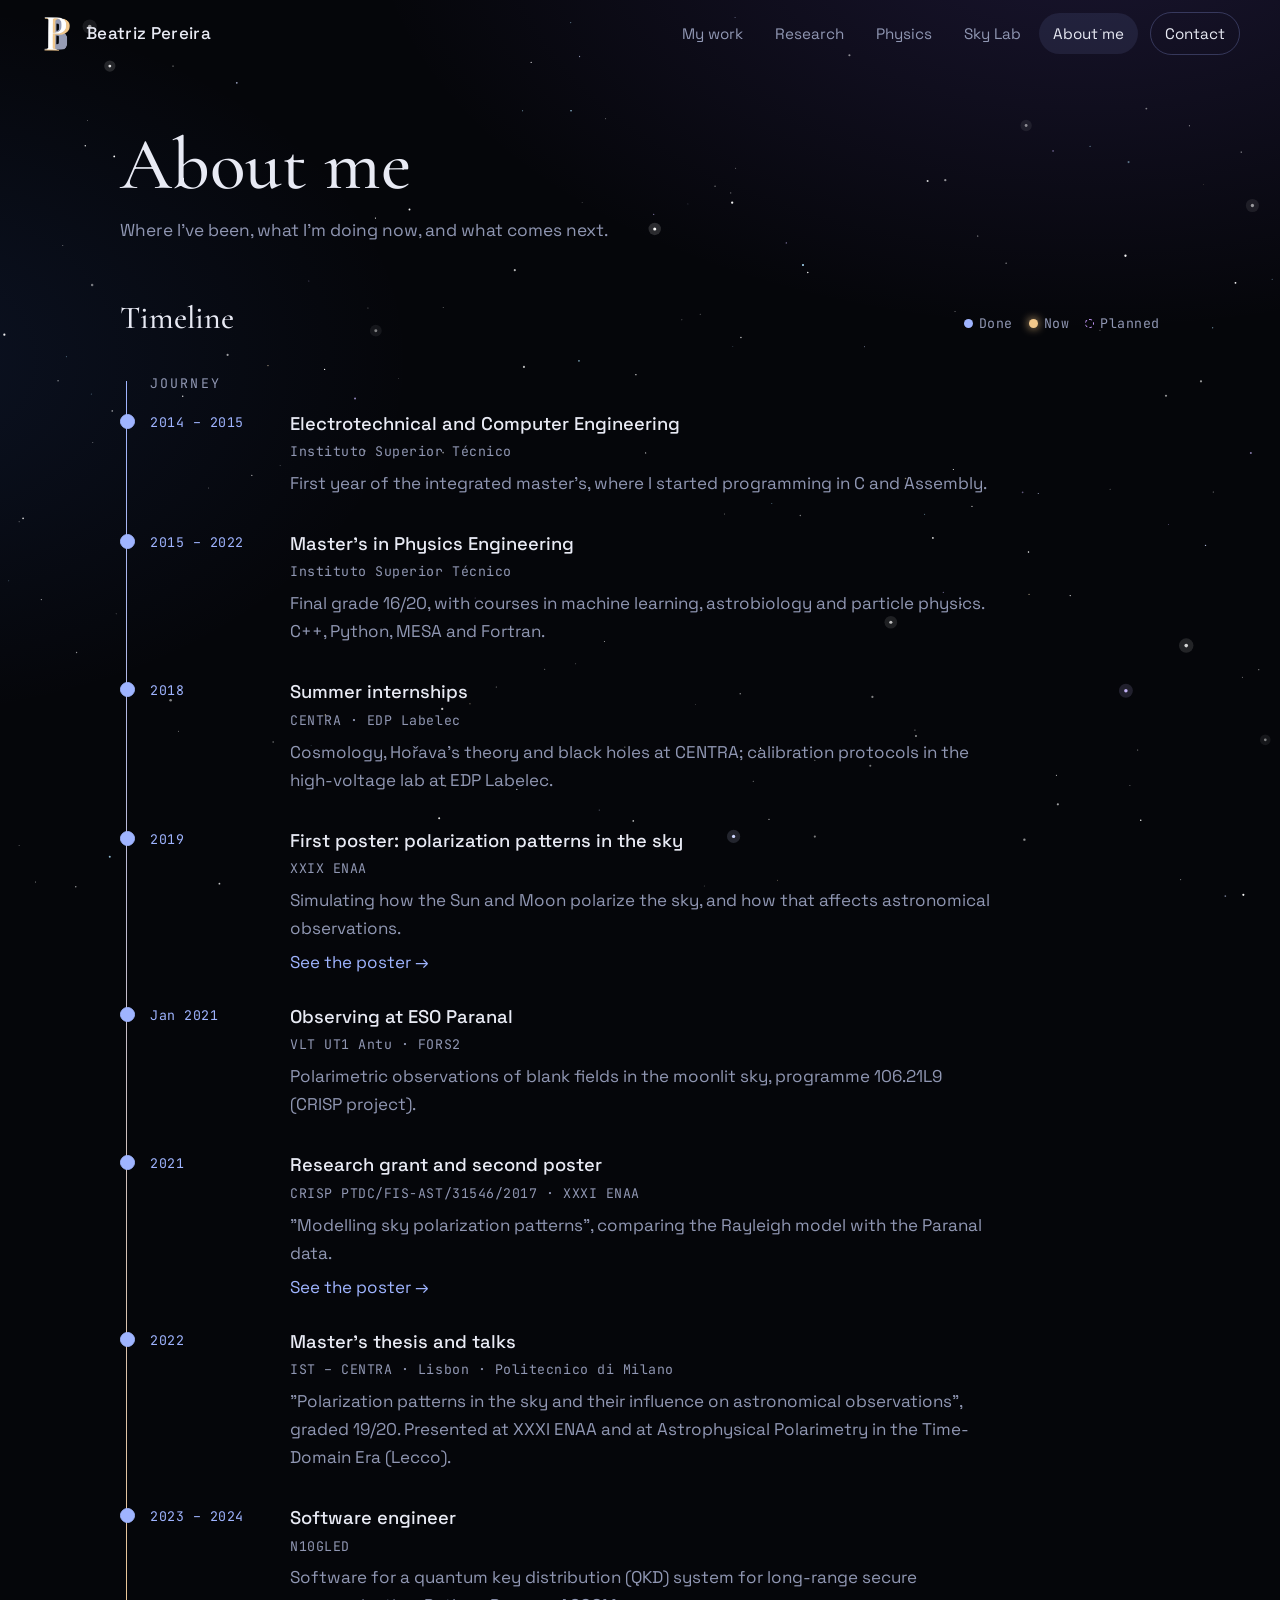
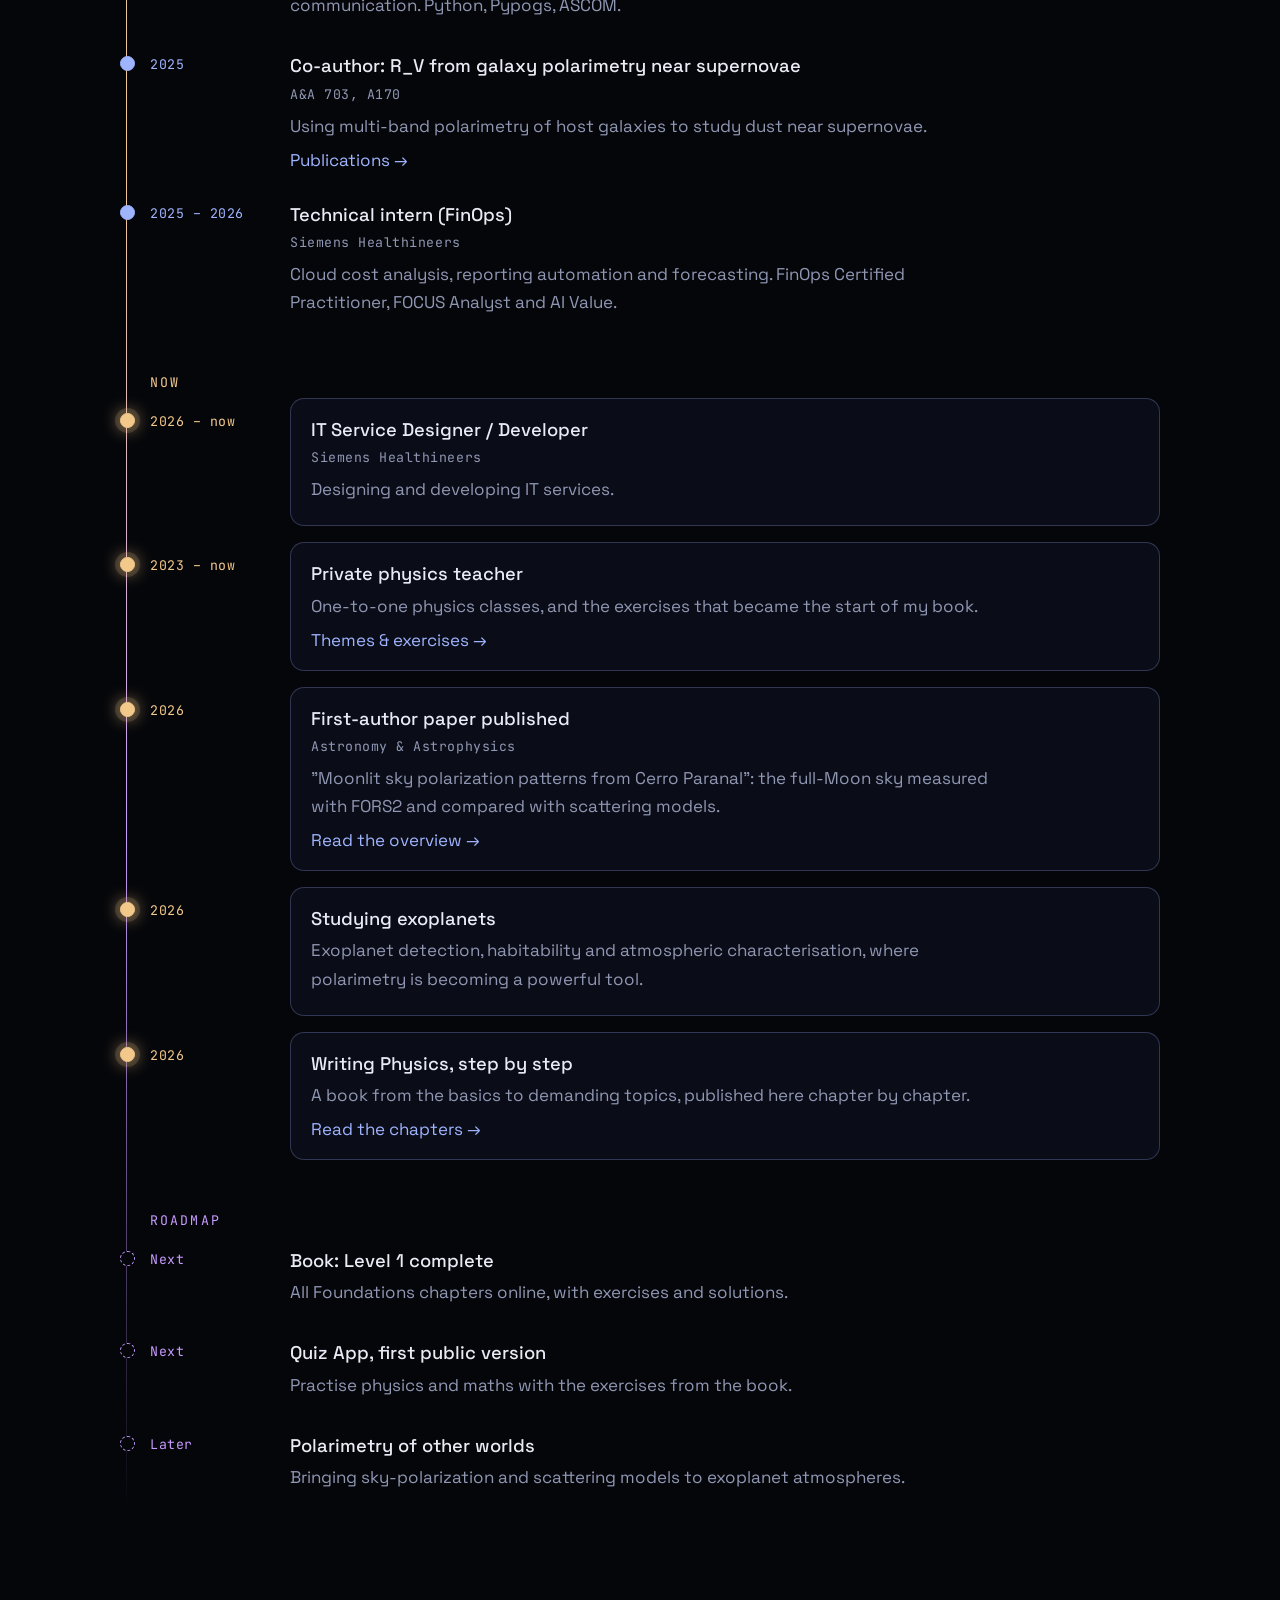
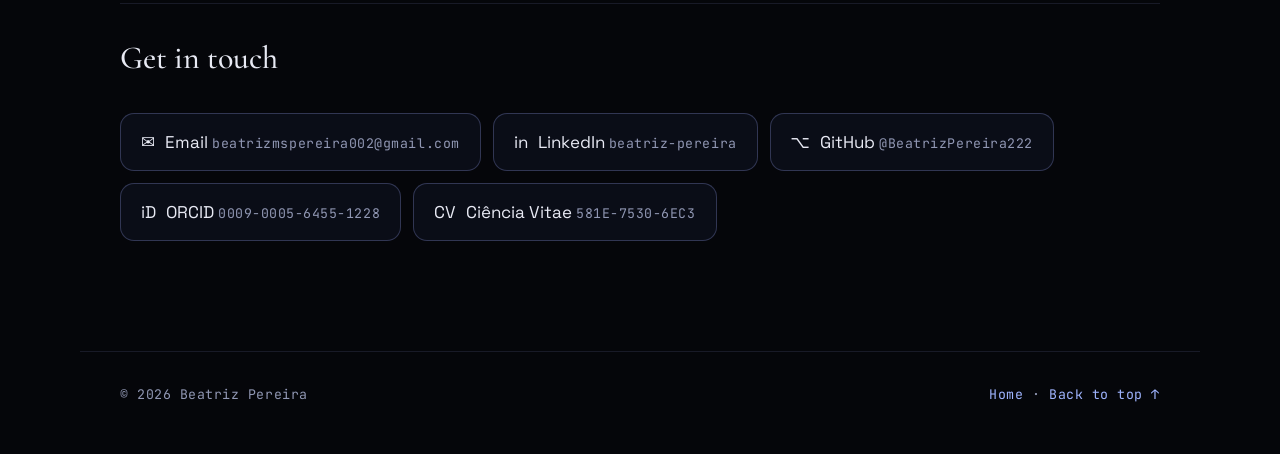
==== about.html @ b15851b8 "Add files via upload" ====
<!doctype html>
<html lang="en">
<head>
  <meta charset="utf-8">
  <meta name="viewport" content="width=device-width, initial-scale=1">
  <title>About me · Beatriz Pereira</title>
  <meta name="theme-color" content="#05060a">
  <link rel="icon" href="assets/img/favicon.png" type="image/png">
  <link rel="apple-touch-icon" href="assets/img/apple-touch-icon.png">
  <link rel="preconnect" href="https://fonts.googleapis.com">
  <link rel="preconnect" href="https://fonts.gstatic.com" crossorigin>
  <link href="https://fonts.googleapis.com/css2?family=Cormorant+Garamond:ital,wght@0,500;1,400;1,500&family=Space+Grotesk:wght@400;500;700&family=JetBrains+Mono:wght@400;500&display=swap" rel="stylesheet">
  <link rel="stylesheet" href="assets/css/style.css">
</head>
<body>
  <canvas id="starfield" aria-hidden="true"></canvas>
  <div class="progress" id="progress" aria-hidden="true"></div>

  <header class="topbar" id="topbar">
    <a href="index.html" class="brand" aria-label="Beatriz Pereira, home">
      <span class="brand-mark brand-orbit" aria-hidden="true"><span></span></span>
      <span class="brand-name">Beatriz Pereira</span>
    </a>
    <button class="menu-toggle" id="menuToggle" aria-expanded="false" aria-controls="nav">
      <span></span><span></span><span class="sr-only">Menu</span>
    </button>
    <nav id="nav" class="nav">
      <a href="index.html#work" data-section="work">My work</a>
      <a href="index.html#research" data-section="research">Research</a>
      <a href="index.html#physics" data-section="physics">Physics</a>
      <a href="index.html#lab" data-section="lab">Sky Lab</a>
      <a href="about.html" data-section="about" class="active">About me</a>
      <a href="index.html#contact" class="nav-cta">Contact</a>
    </nav>
  </header>


  <main>
    <section class="section page-top">
      <header class="section-head plain reveal">
        <h2>About me</h2>
        <p class="lede">Where I've been, what I'm doing now, and what comes next.</p>
      </header>
      <div class="sub-head reveal" style="margin-top:0;border-top:0;padding-top:0">
        <h3>Timeline</h3>
        <div class="legend-pills mono" aria-hidden="true">
          <span><i class="dot done"></i>Done</span><span><i class="dot now"></i>Now</span><span><i class="dot next"></i>Planned</span>
        </div>
      </div>
      <div class="chrono" id="timeline"><p class="muted">Loading timeline…</p></div>

      <div class="sub-head reveal"><h3>Get in touch</h3></div>
      <div class="contact-links reveal" id="contactLinks"></div>
    </section>
  </main>

  <footer class="footer mono">
    <span>© <span id="year"></span> Beatriz Pereira</span>
    <span><a href="index.html">Home</a> · <a href="#top" onclick="scrollTo(0,0);return false">Back to top ↑</a></span>
  </footer>

  <script src="assets/js/starfield.js"></script>
  <script src="assets/js/common.js"></script>
  <script src="assets/js/main.js"></script>
</body>
</html>
---- assets/css/style.css ----
/* ==========================================================
   Beatriz Pereira · astrophysics portfolio
   Colours live in :root. Change them here to retheme.
   ========================================================== */
:root {
  --bg: #05060a;
  --bg-2: #0b0d16;
  --panel: rgba(16, 19, 33, 0.62);
  --panel-solid: #10131f;
  --line: rgba(160, 175, 255, 0.12);
  --line-strong: rgba(160, 175, 255, 0.26);
  --text: #e8eaf4;
  --muted: #9097b3;
  --accent: #9fb4ff;      /* starlight blue */
  --accent-2: #f3c88b;    /* warm sunlight */
  --accent-3: #c79bff;    /* nebula violet */
  --radius: 18px;
  --maxw: 1120px;
  --nav-h: 68px;
  --display: "Cormorant Garamond", Georgia, serif;
  --sans: "Space Grotesk", system-ui, sans-serif;
  --mono: "JetBrains Mono", ui-monospace, monospace;
  color-scheme: dark;
}

* { box-sizing: border-box; }
html { scroll-behavior: smooth; scroll-padding-top: calc(var(--nav-h) + 12px); }
@media (prefers-reduced-motion: reduce) { html { scroll-behavior: auto; } }

body {
  margin: 0;
  background:
    radial-gradient(1200px 700px at 85% -10%, rgba(120, 90, 220, 0.18), transparent 60%),
    radial-gradient(900px 600px at -10% 40%, rgba(60, 110, 220, 0.12), transparent 60%),
    var(--bg);
  background-attachment: fixed;
  color: var(--text);
  font: 400 17px/1.65 var(--sans);
  -webkit-font-smoothing: antialiased;
  overflow-x: hidden;
}

#starfield { position: fixed; inset: 0; width: 100%; height: 100%; z-index: -1; pointer-events: none; }

a { color: var(--accent); text-decoration: none; }
a:hover { text-decoration: underline; text-underline-offset: 3px; }
img { max-width: 100%; display: block; }
.mono { font-family: var(--mono); font-size: 0.78em; letter-spacing: 0.04em; }
.muted { color: var(--muted); }
.small { font-size: 0.88rem; }
.sr-only { position: absolute; width: 1px; height: 1px; overflow: hidden; clip: rect(0 0 0 0); }
:focus-visible { outline: 2px solid var(--accent); outline-offset: 3px; border-radius: 6px; }

/* ---------- Scroll progress ---------- */
.progress {
  position: fixed; top: 0; left: 0; height: 2px; width: 100%; z-index: 60;
  transform-origin: 0 50%; transform: scaleX(0);
  background: linear-gradient(90deg, var(--accent-3), var(--accent), var(--accent-2));
}

/* ---------- Top menu ---------- */
.topbar {
  position: fixed; inset: 0 0 auto 0; height: var(--nav-h); z-index: 50;
  display: flex; align-items: center; justify-content: space-between;
  padding: 0 clamp(16px, 4vw, 40px);
  transition: background .3s, border-color .3s, backdrop-filter .3s;
  border-bottom: 1px solid transparent;
}
.topbar.scrolled {
  background: rgba(5, 6, 10, 0.72);
  backdrop-filter: blur(14px); -webkit-backdrop-filter: blur(14px);
  border-bottom-color: var(--line);
}
.brand { display: flex; align-items: center; gap: 12px; color: var(--text); font-weight: 500; letter-spacing: .02em; }
.brand:hover { text-decoration: none; }
.brand-orbit {
  width: 26px; height: 26px; border: 1px solid var(--line-strong); border-radius: 50%;
  position: relative; animation: spin 9s linear infinite;
}
.brand-orbit::before { content: ""; position: absolute; inset: 8px; border-radius: 50%; background: var(--accent-2); box-shadow: 0 0 12px var(--accent-2); }
.brand-orbit span { position: absolute; top: -3px; left: 50%; width: 5px; height: 5px; margin-left: -2.5px; border-radius: 50%; background: var(--accent); }
@keyframes spin { to { transform: rotate(360deg); } }

.nav { display: flex; gap: 4px; align-items: center; }
.nav a {
  color: var(--muted); padding: 8px 14px; border-radius: 999px; font-size: .95rem;
  transition: color .2s, background .2s;
}
.nav a:hover { color: var(--text); text-decoration: none; background: rgba(255,255,255,.04); }
.nav a.active { color: var(--text); background: rgba(159, 180, 255, .1); }
.nav a.nav-cta { border: 1px solid var(--line-strong); color: var(--text); margin-left: 8px; }

.menu-toggle { display: none; }

@media (max-width: 820px) {
  .menu-toggle {
    display: grid; place-content: center; gap: 6px; width: 44px; height: 44px;
    background: none; border: 1px solid var(--line-strong); border-radius: 12px; cursor: pointer;
  }
  .menu-toggle span:not(.sr-only) { display: block; width: 18px; height: 1.5px; background: var(--text); transition: transform .25s; }
  .menu-toggle[aria-expanded="true"] span:nth-child(1) { transform: translateY(3.75px) rotate(45deg); }
  .menu-toggle[aria-expanded="true"] span:nth-child(2) { transform: translateY(-3.75px) rotate(-45deg); }
  .nav {
    position: fixed; top: var(--nav-h); left: 0; right: 0;
    flex-direction: column; align-items: stretch; gap: 2px; padding: 12px 16px 20px;
    background: rgba(5, 6, 10, 0.96); border-bottom: 1px solid var(--line);
    transform: translateY(-8px); opacity: 0; pointer-events: none; transition: opacity .2s, transform .2s;
  }
  .nav.open { opacity: 1; transform: none; pointer-events: auto; }
  .nav a { padding: 12px 14px; font-size: 1.05rem; }
  .nav a.nav-cta { margin: 8px 0 0; text-align: center; }
}

/* ---------- Hero ---------- */
.hero {
  min-height: 100svh; display: flex; flex-direction: column; justify-content: center;
  max-width: var(--maxw); margin: 0 auto; padding: calc(var(--nav-h) + 40px) clamp(16px, 4vw, 40px) 80px;
  position: relative;
}
.eyebrow { color: var(--accent); text-transform: uppercase; letter-spacing: .18em; margin: 0 0 18px; }
.hero h1 {
  font-family: var(--display); font-weight: 500; line-height: .92; margin: 0;
  font-size: clamp(4rem, 13vw, 10rem); letter-spacing: -.02em;
}
.hero h1 em {
  font-style: italic; font-weight: 400;
  background: linear-gradient(100deg, var(--accent) 10%, var(--accent-3) 55%, var(--accent-2));
  -webkit-background-clip: text; background-clip: text; color: transparent;
}
.hero-sub { max-width: 40ch; font-size: clamp(1.1rem, 2.2vw, 1.4rem); color: var(--muted); margin: 32px 0 36px; }
.rotator { color: var(--text); border-bottom: 1px dashed var(--accent); display: inline-block; min-width: 4ch; transition: opacity .35s, transform .35s; }
.rotator.out { opacity: 0; transform: translateY(-6px); }
.hero-actions { display: flex; flex-wrap: wrap; gap: 12px; }

.btn {
  display: inline-flex; align-items: center; gap: 8px; padding: 13px 22px; border-radius: 999px;
  background: var(--text); color: var(--bg); font-weight: 500; border: 1px solid var(--text);
  transition: transform .2s, box-shadow .2s, background .2s;
}
.btn:hover { text-decoration: none; transform: translateY(-2px); box-shadow: 0 8px 30px rgba(159,180,255,.25); }
.btn-ghost { background: transparent; color: var(--text); border-color: var(--line-strong); }
.btn-ghost:hover { background: rgba(255,255,255,.05); }

.scroll-cue { position: absolute; bottom: 32px; left: 50%; width: 26px; height: 42px; margin-left: -13px; border: 1px solid var(--line-strong); border-radius: 14px; }
.scroll-cue span { position: absolute; left: 50%; top: 8px; width: 3px; height: 8px; margin-left: -1.5px; border-radius: 2px; background: var(--accent); animation: cue 2s ease-in-out infinite; }
@keyframes cue { 0% { opacity: 0; transform: translateY(0); } 40% { opacity: 1; } 100% { opacity: 0; transform: translateY(14px); } }

/* ---------- Sections ---------- */
.section { max-width: var(--maxw); margin: 0 auto; padding: 110px clamp(16px, 4vw, 40px); }
.section-head { margin-bottom: 48px; display: grid; grid-template-columns: auto 1fr; column-gap: 20px; align-items: baseline; }
.section-head .idx { color: var(--accent); border: 1px solid var(--line-strong); border-radius: 999px; padding: 2px 10px; }
.section-head h2 { font-family: var(--display); font-weight: 500; font-size: clamp(2.4rem, 6vw, 4rem); margin: 0; line-height: 1; }
.section-head .lede { grid-column: 2; color: var(--muted); margin: 14px 0 0; max-width: 56ch; font-size: 1.08rem; }
@media (max-width: 560px) { .section-head { grid-template-columns: 1fr; } .section-head .idx { justify-self: start; margin-bottom: 14px; } .section-head .lede { grid-column: 1; } }

.reveal { opacity: 0; transform: translateY(26px); transition: opacity .8s ease, transform .8s ease; }
.reveal.in { opacity: 1; transform: none; }
@media (prefers-reduced-motion: reduce) { .reveal { opacity: 1; transform: none; transition: none; } }

/* ---------- Cards ---------- */
.cards { display: grid; gap: 20px; }
.cards.three { grid-template-columns: repeat(auto-fit, minmax(260px, 1fr)); }
.card {
  background: var(--panel); border: 1px solid var(--line); border-radius: var(--radius);
  padding: 28px; backdrop-filter: blur(8px); -webkit-backdrop-filter: blur(8px);
  transition: border-color .3s, transform .3s;
  position: relative; overflow: hidden;
}
.card:hover { border-color: var(--line-strong); transform: translateY(-3px); }
.card::after {
  content: ""; position: absolute; inset: auto -40% -60% auto; width: 220px; height: 220px; border-radius: 50%;
  background: radial-gradient(circle, rgba(159,180,255,.12), transparent 70%); pointer-events: none;
}
.card h3 { margin: 10px 0 10px; font-size: 1.3rem; font-weight: 500; }
.card p { color: var(--muted); margin: 0 0 16px; }
.card-ico { font-size: 1.5rem; color: var(--accent-2); }
.tags { list-style: none; padding: 0; margin: 0; display: flex; flex-wrap: wrap; gap: 6px; }
.tags li { font: 500 .72rem/1 var(--mono); color: var(--accent); border: 1px solid var(--line-strong); border-radius: 999px; padding: 6px 10px; }

.status { font: 500 .7rem/1 var(--mono); letter-spacing: .08em; text-transform: uppercase; padding: 6px 10px; border-radius: 999px; display: inline-flex; align-items: center; gap: 6px; }
.status::before { content: ""; width: 6px; height: 6px; border-radius: 50%; background: currentColor; box-shadow: 0 0 8px currentColor; }
.status.ongoing { color: var(--accent-2); background: rgba(243,200,139,.08); }
.status.done { color: #8fe3b0; background: rgba(143,227,176,.08); }
.status.idea { color: var(--accent-3); background: rgba(199,155,255,.08); }
.project-meta { display: flex; justify-content: space-between; align-items: center; gap: 10px; }
.project-note { font-family: var(--mono); font-size: .78rem; color: var(--accent-2); margin: -6px 0 14px; }
.card .more { font-size: .92rem; }

/* ---------- Sky Lab ---------- */
.lab {
  display: grid; grid-template-columns: minmax(0, 1.15fr) minmax(0, 1fr); gap: 28px; align-items: start;
  background: var(--panel); border: 1px solid var(--line); border-radius: calc(var(--radius) + 6px); padding: clamp(16px, 3vw, 32px);
}
@media (max-width: 860px) { .lab { grid-template-columns: 1fr; } }
.lab-view { position: relative; aspect-ratio: 1; max-width: 560px; width: 100%; margin: 0 auto; }
#polSky { width: 100%; height: 100%; border-radius: 50%; cursor: crosshair; touch-action: none; }
.compass span { position: absolute; color: var(--muted); }
.compass .n { top: -2px; left: 50%; transform: translate(-50%, -100%); }
.compass .s { bottom: -2px; left: 50%; transform: translate(-50%, 100%); }
.compass .e { left: -4px; top: 50%; transform: translate(-100%, -50%); }
.compass .w { right: -4px; top: 50%; transform: translate(100%, -50%); }
.lab-panel { display: flex; flex-direction: column; gap: 18px; }
.seg { display: grid; grid-template-columns: 1fr 1fr; border: 1px solid var(--line-strong); border-radius: 999px; padding: 4px; }
.seg button { font: 500 .92rem var(--sans); background: none; border: 0; color: var(--muted); padding: 9px; border-radius: 999px; cursor: pointer; }
.seg button.on { background: var(--text); color: var(--bg); }
.ctl { display: flex; flex-direction: column; gap: 6px; }
.ctl > span { display: flex; justify-content: space-between; font-size: .95rem; }
.ctl output { color: var(--accent); }
input[type=range] { -webkit-appearance: none; appearance: none; width: 100%; height: 4px; background: var(--line-strong); border-radius: 4px; }
input[type=range]::-webkit-slider-thumb { -webkit-appearance: none; width: 18px; height: 18px; border-radius: 50%; background: var(--accent-2); box-shadow: 0 0 10px var(--accent-2); cursor: pointer; }
input[type=range]::-moz-range-thumb { width: 18px; height: 18px; border: 0; border-radius: 50%; background: var(--accent-2); cursor: pointer; }
.check { display: flex; gap: 10px; align-items: center; font-size: .95rem; color: var(--muted); }
.check input { accent-color: var(--accent); width: 16px; height: 16px; }
.legend { display: flex; align-items: center; gap: 10px; color: var(--muted); }
.legend i { flex: 1; height: 8px; border-radius: 4px; background: linear-gradient(90deg, #07081a, #2b1a5e, #6a3fa8, #4f8de0, #9fe6ff, #fff6d8); }
.readout { color: var(--accent-2); min-height: 1.4em; margin: 0; }
.explain { border-top: 1px solid var(--line); padding-top: 14px; }
.explain summary { cursor: pointer; color: var(--accent); }
.explain p { color: var(--muted); font-size: .95rem; }

.moon-card {
  margin-top: 24px; display: flex; gap: 32px; align-items: center; flex-wrap: wrap;
  background: var(--panel); border: 1px solid var(--line); border-radius: calc(var(--radius) + 6px); padding: clamp(18px, 3vw, 32px);
}
.moon-card canvas { width: 160px; height: 160px; flex: none; }
.moon-card > div { flex: 1; min-width: 240px; }
.moon-card h3 { font-family: var(--display); font-size: 2.2rem; font-weight: 500; margin: 0 0 12px; }
.moon-stats { display: flex; flex-wrap: wrap; gap: 8px 28px; margin: 0 0 12px; }
.moon-stats dt { color: var(--muted); }
.moon-stats dd { margin: 2px 0 0; font-size: 1.1rem; color: var(--text); }

/* ---------- Contact ---------- */
.contact-links { display: flex; flex-wrap: wrap; gap: 12px; }
.contact-links a {
  display: inline-flex; align-items: center; gap: 10px; padding: 14px 20px; border-radius: 14px;
  border: 1px solid var(--line-strong); color: var(--text); background: var(--panel); transition: border-color .2s, transform .2s;
}
.contact-links a:hover { text-decoration: none; border-color: var(--accent); transform: translateY(-2px); }
.contact-links .mono { color: var(--muted); }
.patron {
  margin-top: 40px; display: flex; flex-wrap: wrap; gap: 20px; align-items: center; justify-content: space-between;
  padding: 28px; border-radius: var(--radius);
  background: linear-gradient(120deg, rgba(243,200,139,.1), rgba(199,155,255,.1)); border: 1px solid var(--line-strong);
}
.patron p { margin: 0; max-width: 60ch; color: var(--muted); }
.patron strong { color: var(--text); }

.footer { max-width: var(--maxw); margin: 0 auto; padding: 32px clamp(16px, 4vw, 40px) 48px; display: flex; flex-wrap: wrap; gap: 12px; justify-content: space-between; color: var(--muted); border-top: 1px solid var(--line); }

/* Projects: two columns on wide screens, one on phones */
.cards.two { grid-template-columns: repeat(2, minmax(0, 1fr)); }
@media (max-width: 700px) { .cards.two { grid-template-columns: 1fr; } }
@media (max-width: 560px) { .contact-links a { width: 100%; } .contact-links .mono { word-break: break-all; } }

/* Mobile menu: solid panel so page text never shows through */
@media (max-width: 820px) {
  .nav { background: var(--bg); box-shadow: 0 24px 40px rgba(0,0,0,.6); }
  .topbar.menu-open { background: var(--bg); border-bottom-color: var(--line); }
}

/* ---------- Logo slot ---------- */
.brand-mark.has-logo { border: 0; animation: none; width: 34px; height: 34px; }
.brand-mark.has-logo::before { display: none; }
.brand-mark.has-logo img { width: 100%; height: 100%; object-fit: contain; }

/* ---------- Filters ---------- */
.filters { display: flex; flex-wrap: wrap; gap: 8px; margin-bottom: 32px; }
.filters button {
  font: 500 .85rem var(--sans); color: var(--muted); background: transparent; cursor: pointer;
  border: 1px solid var(--line-strong); border-radius: 999px; padding: 8px 16px; transition: all .2s;
}
.filters button:hover { color: var(--text); }
.filters button.on { color: var(--bg); background: var(--accent); border-color: var(--accent); }

/* ---------- 01 · Me & my work ---------- */
.bio-lead { font-family: var(--display); font-size: clamp(1.5rem, 3vw, 2.1rem); line-height: 1.3; max-width: 40ch; margin: 0 0 36px; }
.sub-head { display: flex; flex-wrap: wrap; align-items: baseline; justify-content: space-between; gap: 12px; margin: 80px 0 28px; border-top: 1px solid var(--line); padding-top: 28px; }
.sub-head h3 { font-family: var(--display); font-weight: 500; font-size: 2rem; margin: 0; }
.legend-pills { display: flex; gap: 16px; color: var(--muted); }
.legend-pills span { display: inline-flex; align-items: center; gap: 6px; }
.dot { width: 9px; height: 9px; border-radius: 50%; display: inline-block; }
.dot.done { background: var(--accent); }
.dot.now { background: var(--accent-2); box-shadow: 0 0 10px var(--accent-2); }
.dot.next { border: 1px dashed var(--accent-3); }

.chrono { position: relative; padding-left: 30px; }
.chrono::before {
  content: ""; position: absolute; left: 6px; top: 8px; bottom: 8px; width: 1px;
  background: linear-gradient(var(--accent) 0%, var(--accent-2) 50%, var(--accent-3) 75%, transparent);
}
.chrono-group { margin-bottom: 24px; }
.chrono-label { color: var(--muted); text-transform: uppercase; letter-spacing: .16em; margin: 0 0 14px; position: relative; }
.chrono-group.now .chrono-label { color: var(--accent-2); }
.chrono-group.next .chrono-label { color: var(--accent-3); }
.c-item { position: relative; display: grid; grid-template-columns: 120px 1fr; gap: 20px; padding: 0 0 26px; }
.c-item::before {
  content: ""; position: absolute; left: -30px; top: 5px; width: 13px; height: 13px; border-radius: 50%;
  background: var(--bg); border: 1px solid var(--accent);
}
.c-item.done::before { background: var(--accent); }
.c-item.now::before { background: var(--accent-2); border-color: var(--accent-2); box-shadow: 0 0 0 5px rgba(243,200,139,.15), 0 0 18px var(--accent-2); }
.c-item.next::before { border: 1px dashed var(--accent-3); }
.c-item .when { color: var(--accent); padding-top: 3px; }
.c-item.now .when { color: var(--accent-2); }
.c-item.next .when { color: var(--accent-3); }
.c-item h4 { margin: 0 0 2px; font-size: 1.15rem; font-weight: 500; }
.c-item .where { color: var(--muted); margin: 0 0 6px; }
.c-item p { color: var(--muted); margin: 0 0 6px; max-width: 64ch; }
.c-item.now > div { background: var(--panel); border: 1px solid var(--line-strong); border-radius: 14px; padding: 16px 20px; margin-top: -10px; }
@media (max-width: 560px) { .c-item { grid-template-columns: 1fr; gap: 4px; } }

/* ---------- 02 · Research explained ---------- */
.notes { display: grid; grid-template-columns: repeat(auto-fill, minmax(300px, 1fr)); gap: 20px; }
.note {
  display: flex; flex-direction: column; gap: 10px; color: inherit;
  background: var(--panel); border: 1px solid var(--line); border-radius: var(--radius); padding: 24px 26px;
  transition: border-color .3s, transform .3s;
}
.note:hover { text-decoration: none; border-color: var(--line-strong); transform: translateY(-3px); }
.note[hidden] { display: none; }
.note-top { display: flex; justify-content: space-between; gap: 10px; }
.note-kind { color: var(--accent-2); }
.note[data-kind="Paper overview"] .note-kind { color: var(--accent-3); }
.note[data-kind="Story"] .note-kind { color: var(--accent); }
.note h3 { font-size: 1.3rem; font-weight: 500; margin: 0; }
.note p { color: var(--muted); margin: 0; }
.note .note-paper { color: var(--accent-3); }
.note .tags { margin-top: auto; padding-top: 6px; }

/* ---------- 04 · Physics book ---------- */
.book { display: grid; grid-template-columns: repeat(3, minmax(0, 1fr)); gap: 20px; align-items: start; }
@media (max-width: 960px) { .book { grid-template-columns: 1fr; } }
.level { background: var(--panel); border: 1px solid var(--line); border-radius: calc(var(--radius) + 4px); overflow: hidden; }
.level-head {
  padding: 26px 26px 22px; border-bottom: 1px solid var(--line); position: relative;
  background: radial-gradient(120% 140% at 100% 0%, color-mix(in srgb, var(--lv-c) 22%, transparent), transparent 60%);
}
.level:nth-child(1) { --lv-c: var(--accent); }
.level:nth-child(2) { --lv-c: var(--accent-3); }
.level:nth-child(3) { --lv-c: var(--accent-2); }
.level-n { color: var(--lv-c); text-transform: uppercase; letter-spacing: .14em; }
.level-head h3 { font-family: var(--display); font-weight: 500; font-size: 2rem; margin: 4px 0 6px; }
.level-head p { color: var(--muted); margin: 0; font-size: .95rem; }
.meter { position: absolute; top: 28px; right: 26px; display: flex; gap: 4px; }
.meter i { width: 16px; height: 4px; border-radius: 2px; background: var(--line-strong); }
.meter i.on { background: var(--lv-c); }
.chapters { list-style: none; margin: 0; padding: 8px; }
.ch { display: grid; grid-template-columns: 34px 1fr auto; gap: 10px; align-items: start; padding: 14px 16px; border-radius: 12px; color: var(--text); }
a.ch:hover { background: rgba(255,255,255,.04); text-decoration: none; }
a.ch:hover .ch-go { transform: translateX(3px); color: var(--lv-c); }
.ch-n { color: var(--lv-c); padding-top: 3px; }
.ch-body { display: flex; flex-direction: column; gap: 3px; }
.ch-title { font-weight: 500; }
.ch-sum { color: var(--muted); font-size: .9rem; line-height: 1.45; }
.ch-extra { color: var(--muted); font-size: .7rem; }
.ch-go { color: var(--muted); transition: transform .2s, color .2s; padding-top: 2px; }
.ch.soon { opacity: .55; }
.ch-soon { font-size: .65rem; border: 1px solid var(--line-strong); border-radius: 999px; padding: 4px 8px; color: var(--muted); }

/* ---------- Reader page ---------- */
.doc-wrap { max-width: 1120px; margin: 0 auto; padding: calc(var(--nav-h) + 40px) clamp(16px, 4vw, 40px) 60px; }
.crumb { margin: 0 0 28px; }
.crumb a { color: var(--muted); }
.doc-head { max-width: 760px; margin-bottom: 44px; }
.doc-head h1 { font-family: var(--display); font-weight: 500; font-size: clamp(2.6rem, 6vw, 4.2rem); line-height: 1.02; margin: 0 0 14px; }
.doc-lede { font-size: 1.2rem; color: var(--muted); margin: 0 0 14px; }
.doc-head .tags { margin-top: 14px; }
.paper { margin-top: 24px; display: flex; flex-direction: column; gap: 4px; padding: 16px 20px; border-left: 2px solid var(--accent-3); background: rgba(199,155,255,.06); border-radius: 0 12px 12px 0; font-size: .82rem; }
.paper strong { color: var(--text); font-family: var(--sans); font-size: 1rem; font-weight: 500; }
.doc-grid { display: grid; grid-template-columns: minmax(0, 720px) 220px; gap: 60px; justify-content: space-between; }
@media (max-width: 960px) { .doc-grid { grid-template-columns: minmax(0, 1fr); } .toc { display: none; } }
.toc { position: sticky; top: calc(var(--nav-h) + 24px); align-self: start; display: flex; flex-direction: column; gap: 2px; border-left: 1px solid var(--line); padding-left: 16px; }
.toc p { margin: 0 0 8px; }
.toc a { color: var(--muted); font-size: .88rem; padding: 4px 0; line-height: 1.35; }
.toc a.lvl-3 { padding-left: 12px; font-size: .82rem; }
.toc a.active { color: var(--text); }

.prose { font-size: 1.06rem; }
.prose h1, .prose h2, .prose h3 { font-family: var(--display); font-weight: 500; line-height: 1.15; scroll-margin-top: calc(var(--nav-h) + 20px); }
.prose h2 { font-size: 2rem; margin: 1.8em 0 .4em; }
.prose h3 { font-size: 1.5rem; margin: 1.5em 0 .3em; }
.prose p, .prose li { color: #cfd3e6; }
.prose strong { color: var(--text); }
.prose figure { margin: 2em 0; }
.prose figure img { border-radius: 12px; margin: 0 auto; border: 1px solid var(--line); background: #0a0c14; }
.prose figcaption, .plot-fig figcaption { color: var(--muted); font-size: .88rem; text-align: center; margin-top: 10px; }
.prose blockquote { margin: 1.4em 0; padding: 4px 20px; border-left: 2px solid var(--accent-2); color: var(--muted); font-style: italic; }
.prose code { font-family: var(--mono); font-size: .86em; background: rgba(255,255,255,.06); padding: 2px 6px; border-radius: 6px; }
.prose pre { background: #0a0c14; border: 1px solid var(--line); border-radius: 12px; padding: 16px; overflow-x: auto; }
.prose pre code { background: none; padding: 0; }
.prose table { border-collapse: collapse; width: 100%; margin: 1.4em 0; font-size: .95rem; display: block; overflow-x: auto; }
.prose th, .prose td { border-bottom: 1px solid var(--line); padding: 8px 12px; text-align: left; }
.prose th { color: var(--accent); font-weight: 500; }
.prose hr { border: 0; border-top: 1px solid var(--line); margin: 2.5em 0; }
.math-display { overflow-x: auto; overflow-y: hidden; margin: 1.2em 0; padding: 4px 0; }
.katex { font-size: 1.08em; color: var(--text); }
.plot-fig { background: var(--panel); border: 1px solid var(--line); border-radius: 14px; padding: 12px 8px 14px; }
.plot { width: 100%; min-height: 200px; }

.box { margin: 2em 0; padding: 20px 24px; border-radius: 14px; border: 1px solid var(--line-strong); background: var(--panel); }
.box > :last-child { margin-bottom: 0; }
.box-title { margin: 0 0 8px; text-transform: uppercase; letter-spacing: .12em; }
.box.exercise { border-left: 3px solid var(--accent-2); }
.box.exercise .box-title { color: var(--accent-2); }
.box.note { border-left: 3px solid var(--accent); }
.box.note .box-title { color: var(--accent); }
.box.warning { border-left: 3px solid #ff9fb2; }
.box.warning .box-title { color: #ff9fb2; }
.solution { margin-top: 16px; border-top: 1px dashed var(--line-strong); padding-top: 12px; }
.solution summary { cursor: pointer; color: var(--accent); font-weight: 500; }
.solution[open] summary { margin-bottom: 8px; }

.pager { display: grid; grid-template-columns: 1fr 1fr; gap: 16px; margin-top: 70px; }
.pager a { display: flex; flex-direction: column; gap: 4px; padding: 18px 22px; border: 1px solid var(--line-strong); border-radius: 14px; background: var(--panel); color: var(--text); }
.pager a:hover { text-decoration: none; border-color: var(--accent); }
.pager-next { text-align: right; grid-column: 2; }
@media (max-width: 560px) { .pager { grid-template-columns: 1fr; } .pager-next { grid-column: 1; } }

/* ---------- Hero with portrait ---------- */
.hero { display: grid; grid-template-columns: minmax(0, 1.25fr) minmax(0, 1fr); align-items: center; gap: clamp(24px, 5vw, 72px); }
.hero h1 { font-size: clamp(4rem, 9.5vw, 8.6rem); }
.portrait { position: relative; aspect-ratio: 1; width: 100%; max-width: 440px; justify-self: center; }
.portrait-disc {
  position: absolute; inset: 21%; border-radius: 50%; overflow: hidden; display: grid; place-items: center;
  background: radial-gradient(circle at 35% 30%, #1a1f3a, #070810 70%);
  box-shadow: 0 0 0 1px var(--line-strong), 0 0 60px rgba(159,180,255,.25), 0 0 140px rgba(199,155,255,.15);
}
.portrait-disc img.photo { width: 100%; height: 100%; object-fit: cover; }
.portrait-mono { width: 48%; filter: drop-shadow(0 0 18px rgba(243,200,139,.35)); }
.orbit { position: absolute; border-radius: 50%; border: 1px solid var(--line-strong); animation: spin linear infinite; }
.orbit.o1 { inset: 13%; animation-duration: 18s; border-color: rgba(243,200,139,.28); }
.orbit.o2 { inset: 5%; animation-duration: 32s; animation-direction: reverse; border-style: dashed; }
.orbit.o3 { inset: -3%; animation-duration: 54s; border-color: rgba(199,155,255,.2); }
.planet { position: absolute; top: 50%; left: -5px; width: 10px; height: 10px; margin-top: -5px; border-radius: 50%; }
.planet.gold { background: var(--accent-2); box-shadow: 0 0 14px var(--accent-2); }
.planet.blue { background: var(--accent); box-shadow: 0 0 12px var(--accent); left: auto; right: -5px; }
.planet.small { width: 6px; height: 6px; top: -3px; left: 50%; margin: 0 0 0 -3px; background: #fff; box-shadow: 0 0 10px #fff; }
.planet.violet { background: var(--accent-3); box-shadow: 0 0 14px var(--accent-3); top: 12%; left: 14%; }
.spark { position: absolute; color: #fff; text-shadow: 0 0 10px rgba(255,255,255,.8); animation: twinkle 3.2s ease-in-out infinite; line-height: 1; }
.spark.s1 { top: 4%; left: 12%; font-size: 1.1rem; }
.spark.s2 { top: 10%; right: 2%; font-size: .8rem; animation-delay: .8s; color: var(--accent-2); }
.spark.s3 { bottom: 8%; left: 0; font-size: 1.3rem; animation-delay: 1.6s; color: var(--accent); }
.spark.s4 { bottom: 2%; right: 18%; font-size: .9rem; animation-delay: 2.2s; }
.spark.s5 { top: 46%; right: -4%; font-size: 2rem; animation-delay: 1.1s; color: var(--accent-3); }
.spark.s6 { top: 30%; left: -2%; font-size: .75rem; animation-delay: 2.7s; }
@keyframes twinkle { 0%, 100% { opacity: .25; transform: scale(.8); } 50% { opacity: 1; transform: scale(1.1); } }
@media (prefers-reduced-motion: reduce) { .orbit, .spark { animation: none; } }
@media (max-width: 820px) {
  .hero { grid-template-columns: 1fr; padding-top: calc(var(--nav-h) + 24px); gap: 8px; }
  .portrait { order: -1; max-width: 230px; justify-self: start; }
  .scroll-cue { display: none; }
}

/* ---------- 02 · Publications & posters ---------- */
.paper-hero {
  position: relative; overflow: hidden; padding: clamp(24px, 4vw, 40px); border-radius: calc(var(--radius) + 6px);
  border: 1px solid var(--line-strong);
  background: radial-gradient(120% 120% at 100% 0%, rgba(199,155,255,.16), transparent 55%), radial-gradient(90% 120% at 0% 100%, rgba(243,200,139,.1), transparent 55%), var(--panel);
}
.paper-badge { color: var(--accent-2); text-transform: uppercase; letter-spacing: .12em; }
.paper-hero h3 { font-family: var(--display); font-weight: 500; font-size: clamp(1.9rem, 4vw, 2.8rem); line-height: 1.08; margin: 12px 0 10px; max-width: 24ch; }
.paper-authors { color: var(--muted); font-size: .92rem; margin: 0 0 14px; }
.paper-authors strong, .pub-meta strong { color: var(--text); font-weight: 500; }
.paper-hero > p:not(.paper-authors) { color: #cfd3e6; max-width: 70ch; margin: 0 0 24px; }
.pubs { list-style: none; margin: 0; padding: 0; display: grid; gap: 4px; }
.pubs li { display: grid; grid-template-columns: 64px 1fr; gap: 16px; padding: 16px 0; border-bottom: 1px solid var(--line); }
.pub-year { color: var(--accent); padding-top: 3px; }
.pub-kind { color: var(--accent-2); text-transform: uppercase; letter-spacing: .1em; font-size: .7rem; }
.pub-title { margin: 4px 0 4px; font-weight: 500; }
.pub-title a { color: var(--text); }
.pub-meta { margin: 0; color: var(--muted); font-size: .9rem; }
.posters { display: grid; grid-template-columns: repeat(auto-fit, minmax(280px, 1fr)); gap: 20px; }
.poster {
  display: grid; grid-template-columns: 140px 1fr; gap: 18px; align-items: start; text-align: left; cursor: zoom-in;
  font: inherit; color: inherit; background: var(--panel); border: 1px solid var(--line); border-radius: var(--radius); padding: 14px;
  transition: border-color .3s, transform .3s;
}
.poster:hover { border-color: var(--line-strong); transform: translateY(-3px); }
.poster img { width: 140px; aspect-ratio: 1 / 1.41; object-fit: cover; object-position: top; border-radius: 10px; border: 1px solid var(--line); }
.poster-body { display: flex; flex-direction: column; gap: 8px; padding-top: 4px; }
.poster-title { font-weight: 500; line-height: 1.35; }
@media (max-width: 420px) { .poster { grid-template-columns: 96px 1fr; } .poster img { width: 96px; } }
.lightbox { position: fixed; inset: 0; z-index: 90; background: rgba(3,4,8,.92); display: flex; flex-direction: column; align-items: center; justify-content: center; gap: 12px; padding: 56px 16px 20px; }
.lightbox[hidden] { display: none; }
.lightbox img { max-width: min(100%, 1000px); max-height: calc(100vh - 110px); object-fit: contain; border-radius: 8px; background: #fff; }
.lightbox p { color: var(--muted); margin: 0; text-align: center; }
.lightbox .reader-close { position: absolute; top: 14px; right: 14px; }

/* ---------- 03 · Sky Lab controls ---------- */
.lab-row { display: flex; gap: 10px; align-items: center; }
.lab-row.two > * { flex: 1; min-width: 0; }
.lab-row.btns, .lab-row.checks { flex-wrap: wrap; }
.lab-row .seg { flex: 1; }
.seg button { font-size: .86rem; }
.sel select, .sel input {
  width: 100%; font: 500 .9rem var(--sans); color: var(--text); background: var(--bg-2); color-scheme: dark;
  border: 1px solid var(--line-strong); border-radius: 999px; padding: 9px 14px;
}
.bands { display: grid; grid-template-columns: repeat(4, 1fr); gap: 6px; }
.bands button { font: 600 .9rem var(--mono); color: var(--muted); background: none; border: 1px solid var(--line-strong); border-radius: 10px; padding: 7px 0; cursor: pointer; }
.bands button:nth-child(1).on { background: #6f8cff; border-color: #6f8cff; color: #05060a; }
.bands button:nth-child(2).on { background: #6fdc8c; border-color: #6fdc8c; color: #05060a; }
.bands button:nth-child(3).on { background: #ff7a7a; border-color: #ff7a7a; color: #05060a; }
.bands button:nth-child(4).on { background: #ffb347; border-color: #ffb347; color: #05060a; }
.ctl.dim { opacity: .4; }
.mini { font: 500 .82rem var(--sans); color: var(--text); background: rgba(255,255,255,.04); border: 1px solid var(--line-strong); border-radius: 999px; padding: 7px 14px; cursor: pointer; }
.mini:hover { border-color: var(--accent); }
.legend i { background: linear-gradient(90deg, #440154, #482878, #3e4a89, #31688e, #26828e, #1f9e89, #35b779, #6dcd59, #b4de2c, #fde725) !important; }
#skyMap { width: 100%; height: 100%; border-radius: 50%; cursor: crosshair; touch-action: none; }
.lab-view { max-width: 600px; }
#skyInfo { color: var(--muted); }
.lab-below { display: grid; grid-template-columns: minmax(0, 1.3fr) minmax(0, 1fr); gap: 20px; margin-top: 20px; align-items: start; }
@media (max-width: 960px) { .lab-below { grid-template-columns: 1fr; } }
.lab-chart, .lab-explain { background: var(--panel); border: 1px solid var(--line); border-radius: calc(var(--radius) + 6px); padding: 20px 22px; }
.lab-explain { border-top: 1px solid var(--line); }
.lab-explain[open] summary { margin-bottom: 6px; }
.chart-head { display: flex; justify-content: space-between; align-items: baseline; gap: 10px; }
.chart-head h3 { margin: 0; font-family: var(--display); font-weight: 500; font-size: 1.6rem; }

/* ---------- Sky Lab steps ---------- */
[hidden] { display: none !important; }
.steps { display: grid; grid-template-columns: repeat(4, minmax(0, 1fr)); gap: 8px; margin-bottom: 16px; }
.steps button {
  display: flex; flex-direction: column; gap: 4px; align-items: flex-start; text-align: left; cursor: pointer;
  font: 500 .95rem var(--sans); color: var(--muted); background: var(--panel); border: 1px solid var(--line); border-radius: 14px; padding: 12px 16px;
  transition: border-color .2s, color .2s;
}
.steps button .mono { color: var(--accent); }
.steps button:hover { color: var(--text); border-color: var(--line-strong); }
.steps button.on { color: var(--text); border-color: var(--accent-2); background: linear-gradient(160deg, rgba(243,200,139,.12), rgba(16,19,33,.62)); }
.steps button.on .mono { color: var(--accent-2); }
@media (max-width: 760px) { .steps { grid-template-columns: repeat(2, minmax(0, 1fr)); } }
.step-intro { border-bottom: 1px solid var(--line); padding-bottom: 14px; }
.step-intro .eyebrow { margin-bottom: 6px; color: var(--accent-2); }
.step-intro p { margin: 0 0 8px; color: var(--muted); font-size: .95rem; }
.formula { color: var(--text) !important; background: rgba(255,255,255,.04); border: 1px solid var(--line); border-radius: 10px; padding: 8px 12px; font-size: .82rem !important; }
.formula:empty { display: none; }
.seg.three { grid-template-columns: repeat(3, 1fr); }
.mini-seg { grid-template-columns: 1fr 1fr; padding: 3px; }
.mini-seg button { font-size: .8rem; padding: 6px 12px; }
.lab-row .bands { flex: 1; }
.lab-explain h3 { font-family: var(--display); font-weight: 500; font-size: 1.6rem; margin: 0 0 10px; }
.lab-explain p { color: var(--muted); font-size: .95rem; }
.lab-explain strong { color: var(--text); }

/* ---------- Clickable cards, sub-pages ---------- */
a.card-link { display: flex; flex-direction: column; color: inherit; }
a.card-link:hover { text-decoration: none; border-color: var(--accent-2); }
a.card-link .tags { margin-bottom: 16px; }
.card-go { margin-top: auto; color: var(--accent); font-weight: 500; font-size: .95rem; }
a.card-link:hover .card-go { color: var(--accent-2); }
.section-head .lede a { white-space: nowrap; }
.more-link { display: flex; flex-wrap: wrap; gap: 12px; justify-content: center; margin: 36px 0 0; }
.page-top { padding-top: calc(var(--nav-h) + 60px); min-height: 70vh; }
.nav a.active { color: var(--text); background: rgba(159, 180, 255, .1); }
.ex-index { display: grid; grid-template-columns: repeat(auto-fill, minmax(300px, 1fr)); gap: 20px; }
.ex-group { background: var(--panel); border: 1px solid var(--line); border-radius: var(--radius); padding: 20px 22px; }
.ex-chapter { display: flex; flex-direction: column; gap: 4px; color: var(--text); font-weight: 500; font-size: 1.1rem; margin-bottom: 10px; }
.ex-chapter .mono { color: var(--accent-2); font-weight: 400; }
.ex-list { list-style: none; margin: 0; padding: 0; }
.ex-list a { display: flex; gap: 12px; align-items: baseline; padding: 8px 0; border-top: 1px solid var(--line); color: var(--muted); }
.ex-list a:hover { color: var(--text); text-decoration: none; }
.ex-list .mono { color: var(--accent); }
.section-head.plain { grid-template-columns: 1fr; }
.section-head.plain .lede { grid-column: 1; }
.section-head.plain h2 { font-size: clamp(2.6rem, 7vw, 4.6rem); }
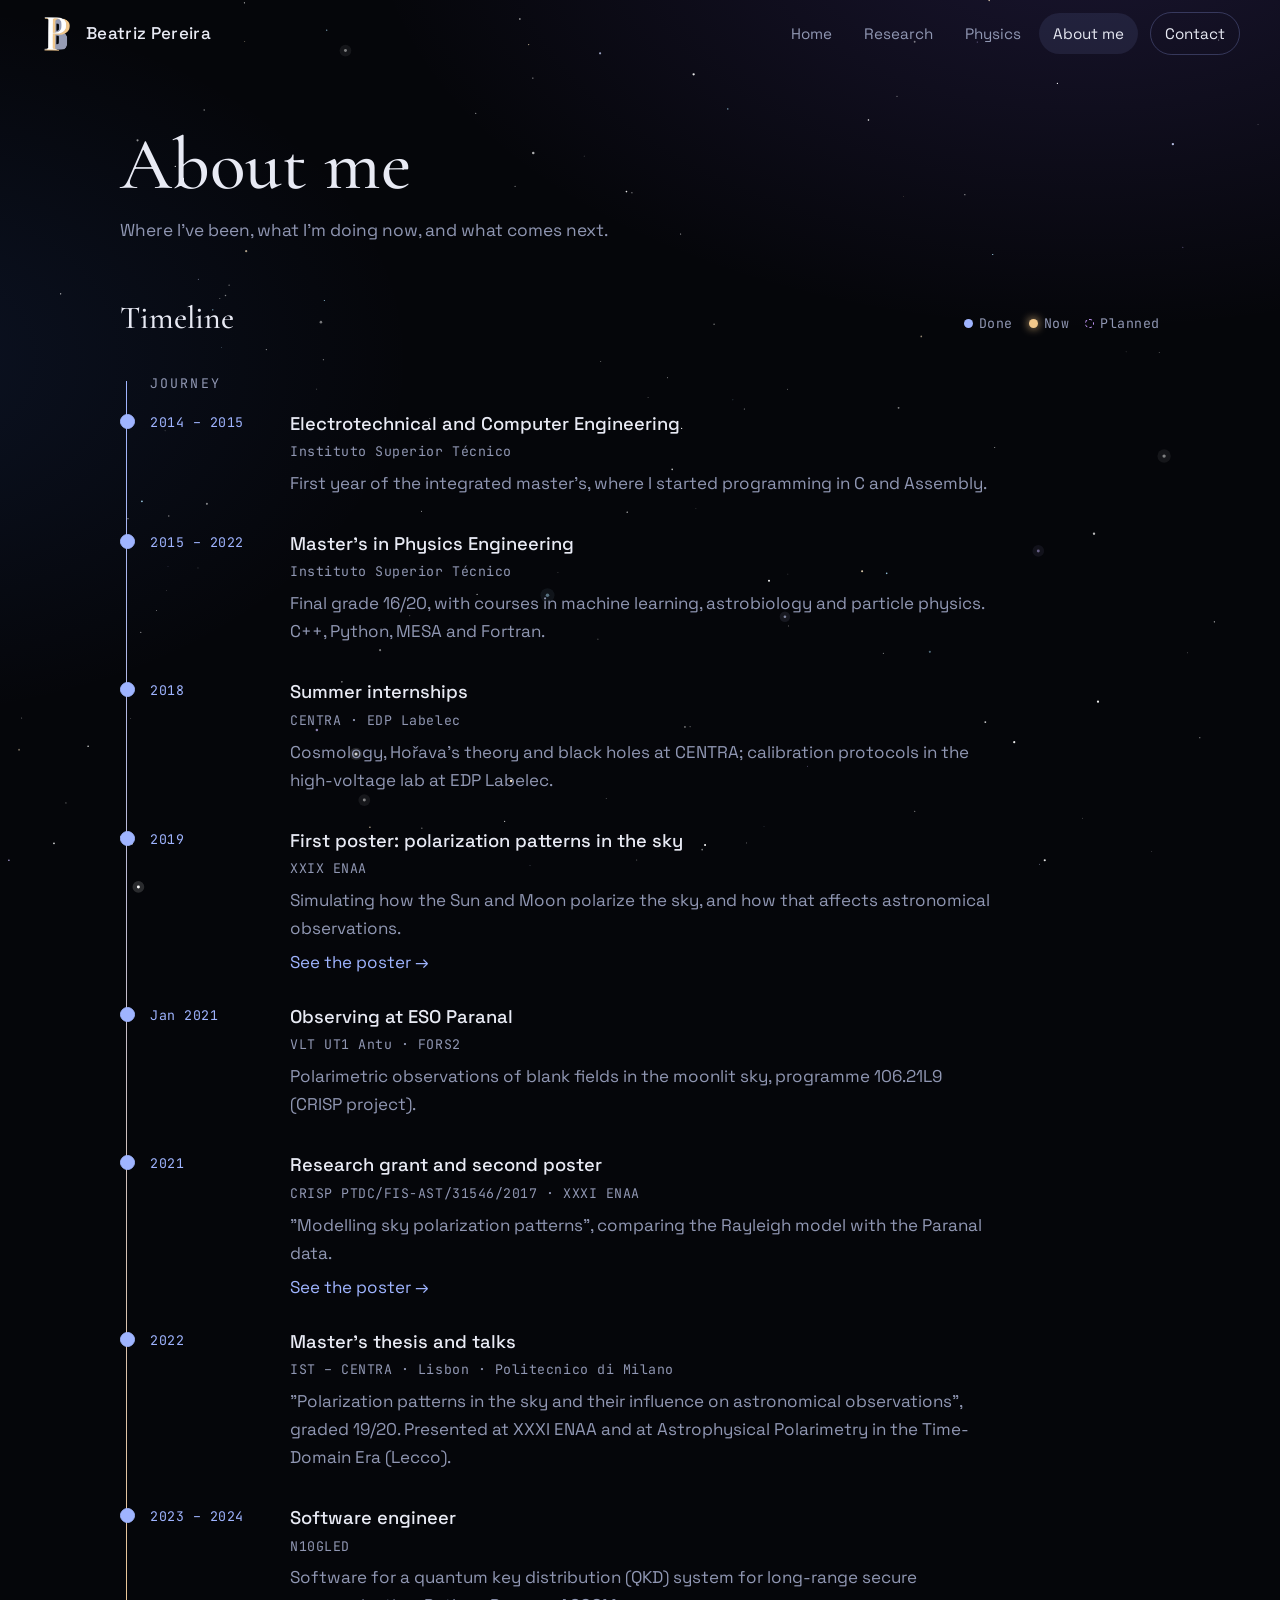
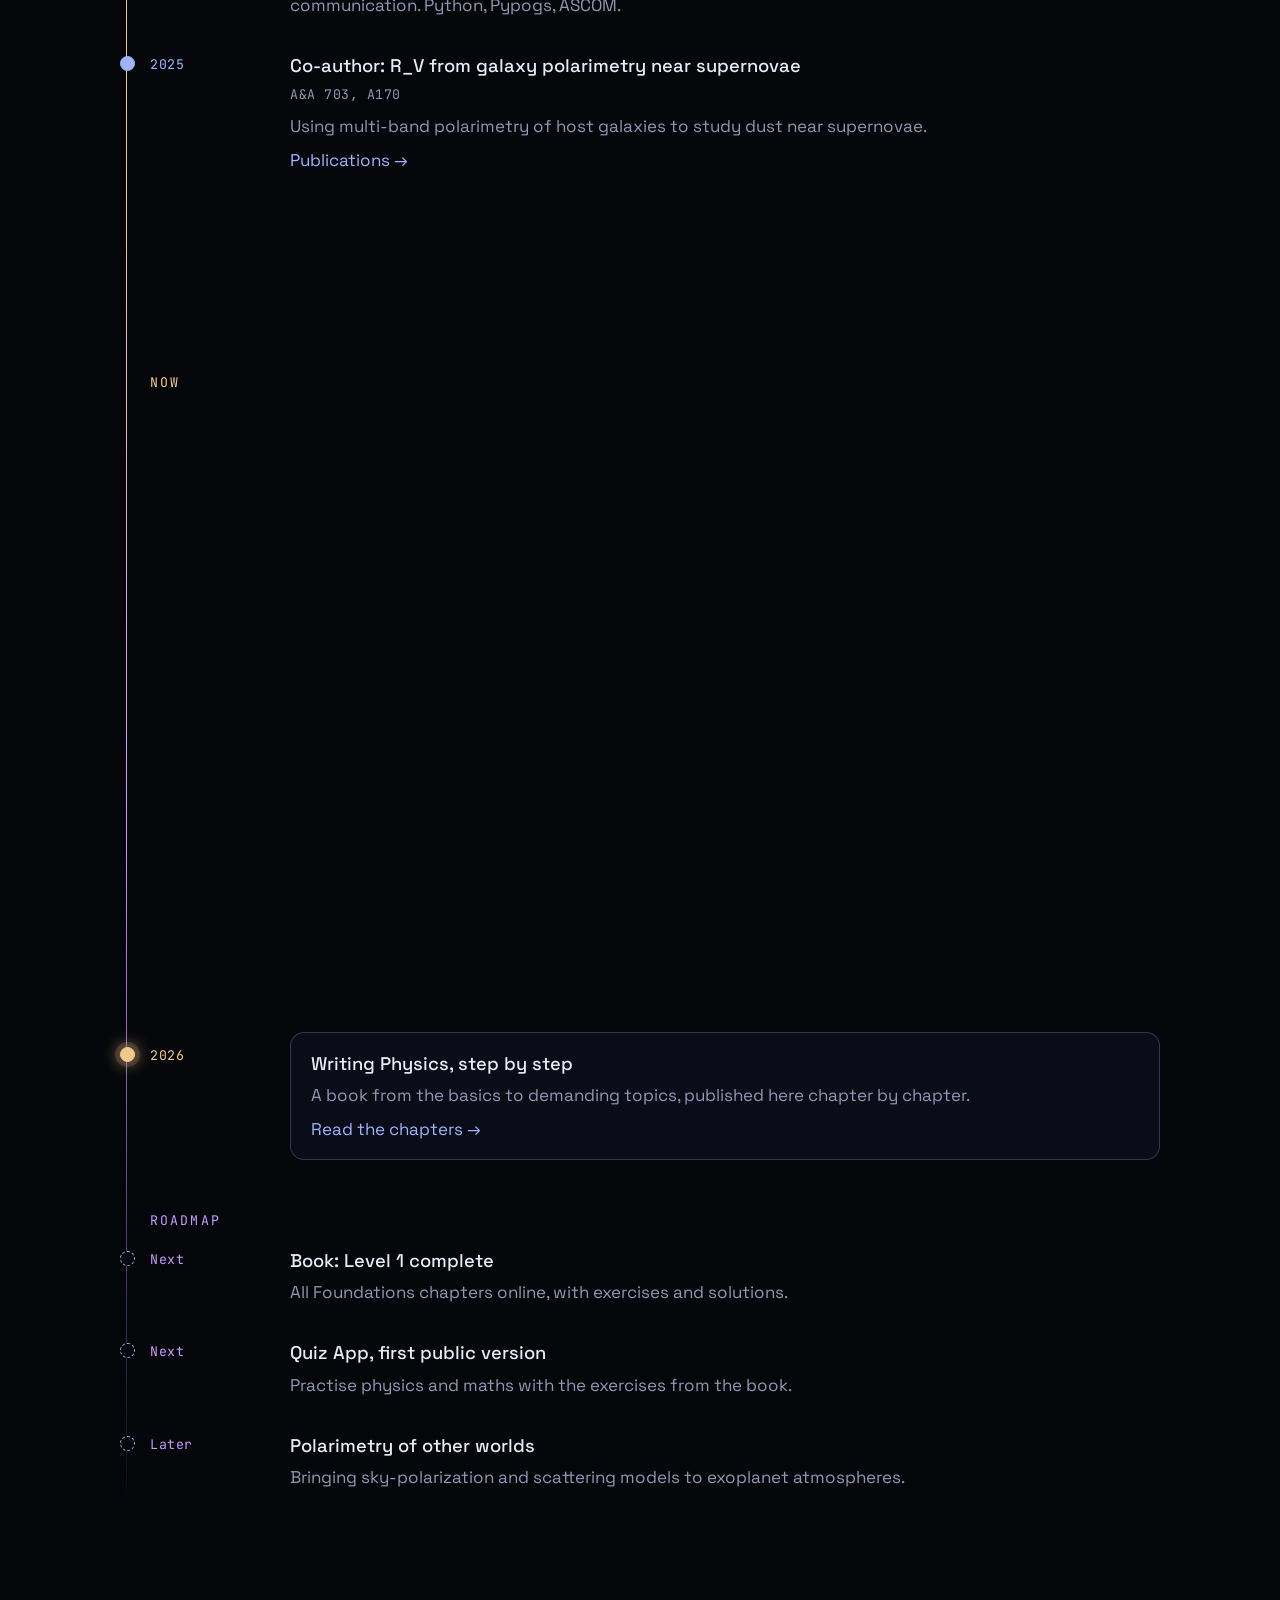
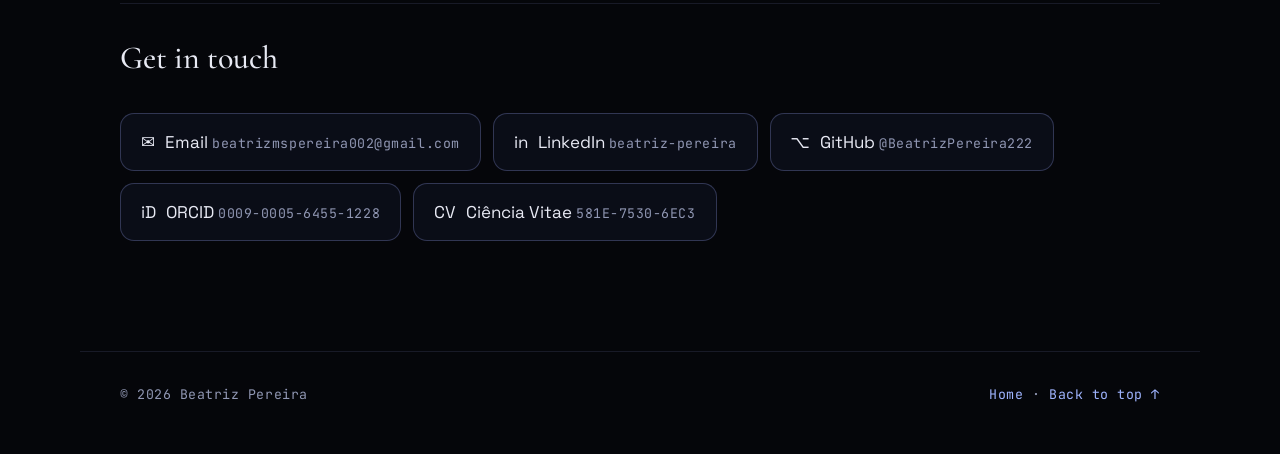
==== commit 677a8da0: "Add files via upload" ====
--- a/about.html
+++ b/about.html
@@ -25,11 +25,10 @@
       <span></span><span></span><span class="sr-only">Menu</span>
     </button>
     <nav id="nav" class="nav">
-      <a href="index.html#work" data-section="work">My work</a>
-      <a href="index.html#research" data-section="research">Research</a>
-      <a href="index.html#physics" data-section="physics">Physics</a>
-      <a href="index.html#lab" data-section="lab">Sky Lab</a>
-      <a href="about.html" data-section="about" class="active">About me</a>
+      <a href="index.html">Home</a>
+      <a href="research.html">Research</a>
+      <a href="physics.html">Physics</a>
+      <a href="about.html" class="active" aria-current="page">About me</a>
       <a href="index.html#contact" class="nav-cta">Contact</a>
     </nav>
   </header>
--- a/assets/css/style.css
+++ b/assets/css/style.css
@@ -185,49 +185,6 @@
 .project-meta { display: flex; justify-content: space-between; align-items: center; gap: 10px; }
 .project-note { font-family: var(--mono); font-size: .78rem; color: var(--accent-2); margin: -6px 0 14px; }
 .card .more { font-size: .92rem; }
-
-/* ---------- Sky Lab ---------- */
-.lab {
-  display: grid; grid-template-columns: minmax(0, 1.15fr) minmax(0, 1fr); gap: 28px; align-items: start;
-  background: var(--panel); border: 1px solid var(--line); border-radius: calc(var(--radius) + 6px); padding: clamp(16px, 3vw, 32px);
-}
-@media (max-width: 860px) { .lab { grid-template-columns: 1fr; } }
-.lab-view { position: relative; aspect-ratio: 1; max-width: 560px; width: 100%; margin: 0 auto; }
-#polSky { width: 100%; height: 100%; border-radius: 50%; cursor: crosshair; touch-action: none; }
-.compass span { position: absolute; color: var(--muted); }
-.compass .n { top: -2px; left: 50%; transform: translate(-50%, -100%); }
-.compass .s { bottom: -2px; left: 50%; transform: translate(-50%, 100%); }
-.compass .e { left: -4px; top: 50%; transform: translate(-100%, -50%); }
-.compass .w { right: -4px; top: 50%; transform: translate(100%, -50%); }
-.lab-panel { display: flex; flex-direction: column; gap: 18px; }
-.seg { display: grid; grid-template-columns: 1fr 1fr; border: 1px solid var(--line-strong); border-radius: 999px; padding: 4px; }
-.seg button { font: 500 .92rem var(--sans); background: none; border: 0; color: var(--muted); padding: 9px; border-radius: 999px; cursor: pointer; }
-.seg button.on { background: var(--text); color: var(--bg); }
-.ctl { display: flex; flex-direction: column; gap: 6px; }
-.ctl > span { display: flex; justify-content: space-between; font-size: .95rem; }
-.ctl output { color: var(--accent); }
-input[type=range] { -webkit-appearance: none; appearance: none; width: 100%; height: 4px; background: var(--line-strong); border-radius: 4px; }
-input[type=range]::-webkit-slider-thumb { -webkit-appearance: none; width: 18px; height: 18px; border-radius: 50%; background: var(--accent-2); box-shadow: 0 0 10px var(--accent-2); cursor: pointer; }
-input[type=range]::-moz-range-thumb { width: 18px; height: 18px; border: 0; border-radius: 50%; background: var(--accent-2); cursor: pointer; }
-.check { display: flex; gap: 10px; align-items: center; font-size: .95rem; color: var(--muted); }
-.check input { accent-color: var(--accent); width: 16px; height: 16px; }
-.legend { display: flex; align-items: center; gap: 10px; color: var(--muted); }
-.legend i { flex: 1; height: 8px; border-radius: 4px; background: linear-gradient(90deg, #07081a, #2b1a5e, #6a3fa8, #4f8de0, #9fe6ff, #fff6d8); }
-.readout { color: var(--accent-2); min-height: 1.4em; margin: 0; }
-.explain { border-top: 1px solid var(--line); padding-top: 14px; }
-.explain summary { cursor: pointer; color: var(--accent); }
-.explain p { color: var(--muted); font-size: .95rem; }
-
-.moon-card {
-  margin-top: 24px; display: flex; gap: 32px; align-items: center; flex-wrap: wrap;
-  background: var(--panel); border: 1px solid var(--line); border-radius: calc(var(--radius) + 6px); padding: clamp(18px, 3vw, 32px);
-}
-.moon-card canvas { width: 160px; height: 160px; flex: none; }
-.moon-card > div { flex: 1; min-width: 240px; }
-.moon-card h3 { font-family: var(--display); font-size: 2.2rem; font-weight: 500; margin: 0 0 12px; }
-.moon-stats { display: flex; flex-wrap: wrap; gap: 8px 28px; margin: 0 0 12px; }
-.moon-stats dt { color: var(--muted); }
-.moon-stats dd { margin: 2px 0 0; font-size: 1.1rem; color: var(--text); }
 
 /* ---------- Contact ---------- */
 .contact-links { display: flex; flex-wrap: wrap; gap: 12px; }
@@ -486,62 +443,7 @@
 .lightbox p { color: var(--muted); margin: 0; text-align: center; }
 .lightbox .reader-close { position: absolute; top: 14px; right: 14px; }
 
-/* ---------- 03 · Sky Lab controls ---------- */
-.lab-row { display: flex; gap: 10px; align-items: center; }
-.lab-row.two > * { flex: 1; min-width: 0; }
-.lab-row.btns, .lab-row.checks { flex-wrap: wrap; }
-.lab-row .seg { flex: 1; }
-.seg button { font-size: .86rem; }
-.sel select, .sel input {
-  width: 100%; font: 500 .9rem var(--sans); color: var(--text); background: var(--bg-2); color-scheme: dark;
-  border: 1px solid var(--line-strong); border-radius: 999px; padding: 9px 14px;
-}
-.bands { display: grid; grid-template-columns: repeat(4, 1fr); gap: 6px; }
-.bands button { font: 600 .9rem var(--mono); color: var(--muted); background: none; border: 1px solid var(--line-strong); border-radius: 10px; padding: 7px 0; cursor: pointer; }
-.bands button:nth-child(1).on { background: #6f8cff; border-color: #6f8cff; color: #05060a; }
-.bands button:nth-child(2).on { background: #6fdc8c; border-color: #6fdc8c; color: #05060a; }
-.bands button:nth-child(3).on { background: #ff7a7a; border-color: #ff7a7a; color: #05060a; }
-.bands button:nth-child(4).on { background: #ffb347; border-color: #ffb347; color: #05060a; }
-.ctl.dim { opacity: .4; }
-.mini { font: 500 .82rem var(--sans); color: var(--text); background: rgba(255,255,255,.04); border: 1px solid var(--line-strong); border-radius: 999px; padding: 7px 14px; cursor: pointer; }
-.mini:hover { border-color: var(--accent); }
-.legend i { background: linear-gradient(90deg, #440154, #482878, #3e4a89, #31688e, #26828e, #1f9e89, #35b779, #6dcd59, #b4de2c, #fde725) !important; }
-#skyMap { width: 100%; height: 100%; border-radius: 50%; cursor: crosshair; touch-action: none; }
-.lab-view { max-width: 600px; }
-#skyInfo { color: var(--muted); }
-.lab-below { display: grid; grid-template-columns: minmax(0, 1.3fr) minmax(0, 1fr); gap: 20px; margin-top: 20px; align-items: start; }
-@media (max-width: 960px) { .lab-below { grid-template-columns: 1fr; } }
-.lab-chart, .lab-explain { background: var(--panel); border: 1px solid var(--line); border-radius: calc(var(--radius) + 6px); padding: 20px 22px; }
-.lab-explain { border-top: 1px solid var(--line); }
-.lab-explain[open] summary { margin-bottom: 6px; }
-.chart-head { display: flex; justify-content: space-between; align-items: baseline; gap: 10px; }
-.chart-head h3 { margin: 0; font-family: var(--display); font-weight: 500; font-size: 1.6rem; }
-
-/* ---------- Sky Lab steps ---------- */
 [hidden] { display: none !important; }
-.steps { display: grid; grid-template-columns: repeat(4, minmax(0, 1fr)); gap: 8px; margin-bottom: 16px; }
-.steps button {
-  display: flex; flex-direction: column; gap: 4px; align-items: flex-start; text-align: left; cursor: pointer;
-  font: 500 .95rem var(--sans); color: var(--muted); background: var(--panel); border: 1px solid var(--line); border-radius: 14px; padding: 12px 16px;
-  transition: border-color .2s, color .2s;
-}
-.steps button .mono { color: var(--accent); }
-.steps button:hover { color: var(--text); border-color: var(--line-strong); }
-.steps button.on { color: var(--text); border-color: var(--accent-2); background: linear-gradient(160deg, rgba(243,200,139,.12), rgba(16,19,33,.62)); }
-.steps button.on .mono { color: var(--accent-2); }
-@media (max-width: 760px) { .steps { grid-template-columns: repeat(2, minmax(0, 1fr)); } }
-.step-intro { border-bottom: 1px solid var(--line); padding-bottom: 14px; }
-.step-intro .eyebrow { margin-bottom: 6px; color: var(--accent-2); }
-.step-intro p { margin: 0 0 8px; color: var(--muted); font-size: .95rem; }
-.formula { color: var(--text) !important; background: rgba(255,255,255,.04); border: 1px solid var(--line); border-radius: 10px; padding: 8px 12px; font-size: .82rem !important; }
-.formula:empty { display: none; }
-.seg.three { grid-template-columns: repeat(3, 1fr); }
-.mini-seg { grid-template-columns: 1fr 1fr; padding: 3px; }
-.mini-seg button { font-size: .8rem; padding: 6px 12px; }
-.lab-row .bands { flex: 1; }
-.lab-explain h3 { font-family: var(--display); font-weight: 500; font-size: 1.6rem; margin: 0 0 10px; }
-.lab-explain p { color: var(--muted); font-size: .95rem; }
-.lab-explain strong { color: var(--text); }
 
 /* ---------- Clickable cards, sub-pages ---------- */
 a.card-link { display: flex; flex-direction: column; color: inherit; }
@@ -564,3 +466,5 @@
 .section-head.plain { grid-template-columns: 1fr; }
 .section-head.plain .lede { grid-column: 1; }
 .section-head.plain h2 { font-size: clamp(2.6rem, 7vw, 4.6rem); }
+.reader-close { width: 42px; height: 42px; border-radius: 50%; border: 1px solid var(--line-strong); background: rgba(5,6,10,.7); color: var(--text); cursor: pointer; font-size: 1rem; }
+.reader-close:hover { border-color: var(--accent); }
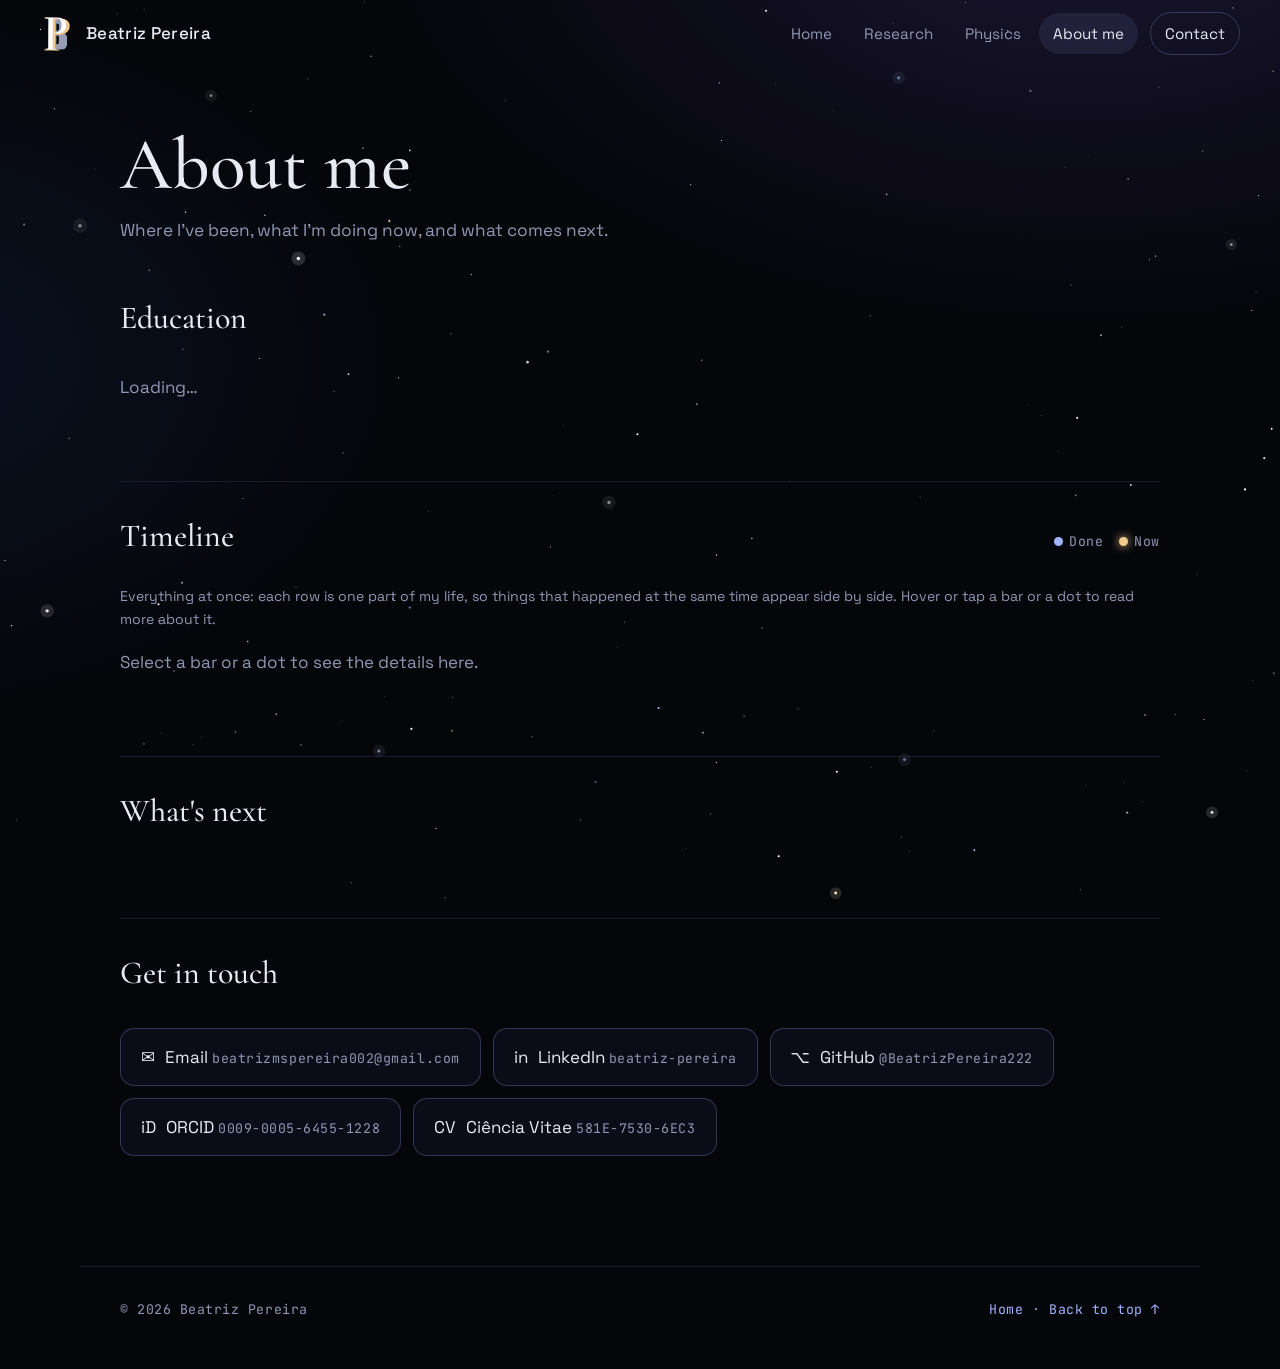
==== commit fb4eeee6: "Add files via upload" ====
--- a/about.html
+++ b/about.html
@@ -40,13 +40,23 @@
         <h2>About me</h2>
         <p class="lede">Where I've been, what I'm doing now, and what comes next.</p>
       </header>
-      <div class="sub-head reveal" style="margin-top:0;border-top:0;padding-top:0">
+      <div class="sub-head reveal" style="margin-top:0;border-top:0;padding-top:0"><h3>Education</h3></div>
+      <div class="edu-grid" id="education"><p class="muted">Loading…</p></div>
+
+      <div class="sub-head reveal">
         <h3>Timeline</h3>
         <div class="legend-pills mono" aria-hidden="true">
-          <span><i class="dot done"></i>Done</span><span><i class="dot now"></i>Now</span><span><i class="dot next"></i>Planned</span>
+          <span><i class="dot done"></i>Done</span><span><i class="dot now"></i>Now</span>
         </div>
       </div>
-      <div class="chrono" id="timeline"><p class="muted">Loading timeline…</p></div>
+      <p class="muted small reveal" style="margin:-6px 0 14px">Everything at once: each row is one part of my life, so things that happened at the same time appear side by side. Hover or tap a bar or a dot to read more about it.</p>
+      <div class="lanes-wrap reveal"><div class="lanes" id="lanes"></div></div>
+      <div class="lane-tip mono" id="laneTip" hidden></div>
+      <div class="lane-detail reveal" id="laneDetail"><p class="muted">Select a bar or a dot to see the details here.</p></div>
+      <div class="chrono" id="timeline" hidden></div>
+
+      <div class="sub-head reveal"><h3>What's next</h3></div>
+      <div class="next-grid" id="nextList"></div>
 
       <div class="sub-head reveal"><h3>Get in touch</h3></div>
       <div class="contact-links reveal" id="contactLinks"></div>
--- a/assets/css/style.css
+++ b/assets/css/style.css
@@ -468,3 +468,11 @@
 .section-head.plain h2 { font-size: clamp(2.6rem, 7vw, 4.6rem); }
 .reader-close { width: 42px; height: 42px; border-radius: 50%; border: 1px solid var(--line-strong); background: rgba(5,6,10,.7); color: var(--text); cursor: pointer; font-size: 1rem; }
 .reader-close:hover { border-color: var(--accent); }
+
+/* ---------- Image cards on the homepage ---------- */
+.card-img { margin: -28px -28px 20px; aspect-ratio: 16 / 9; overflow: hidden; border-bottom: 1px solid var(--line); background: #0a0c16; }
+.card-img img { width: 100%; height: 100%; object-fit: cover; transition: transform .6s ease; }
+a.card-link:hover .card-img img { transform: scale(1.04); }
+a.card-link h3 { margin-top: 0; }
+.journey { margin: 0 0 56px; border-radius: var(--radius); overflow: hidden; border: 1px solid var(--line); }
+.journey img { width: 100%; height: auto; }
